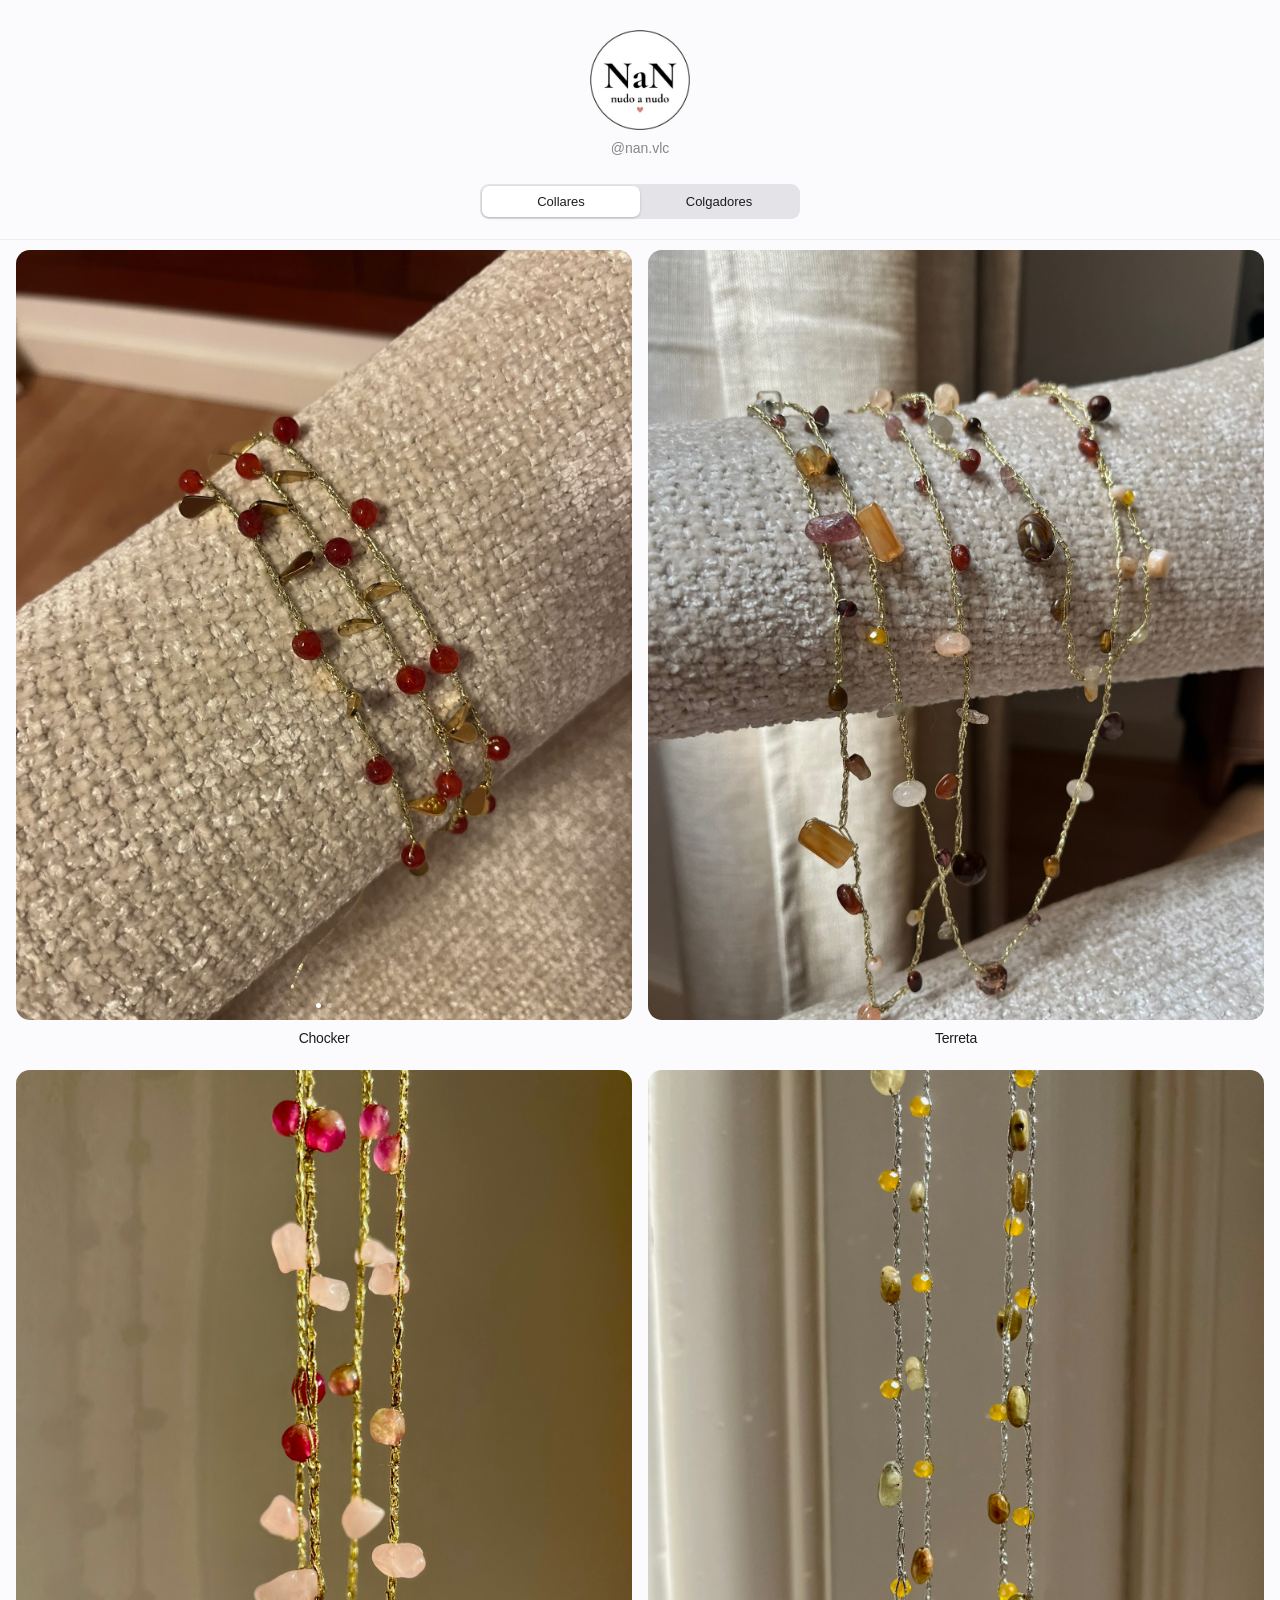
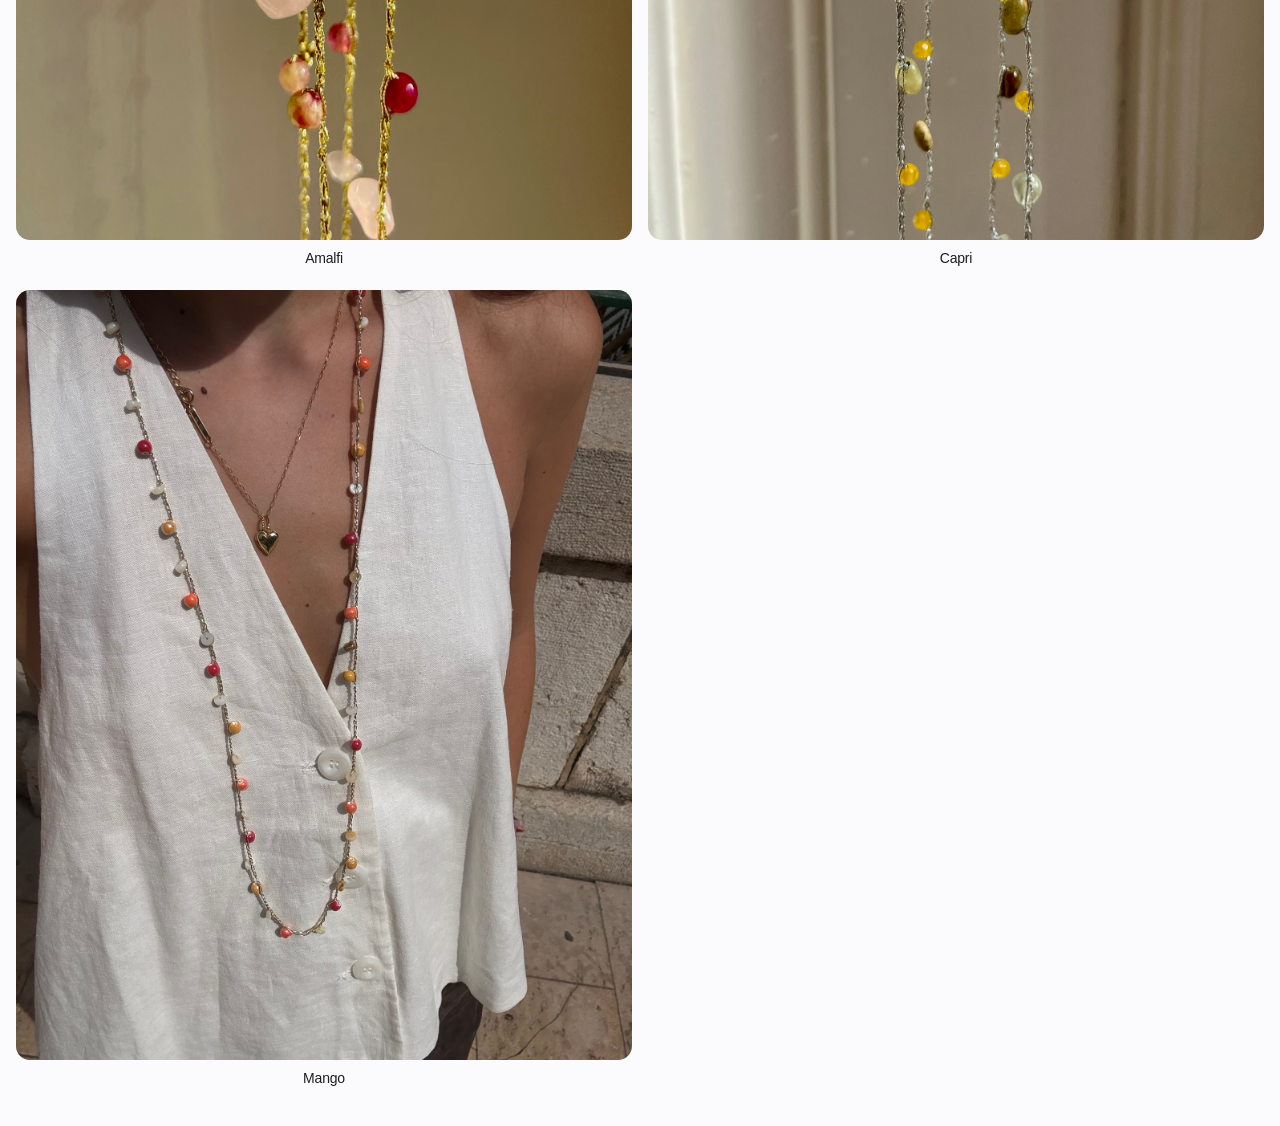
==== index.html @ f9f2dfc4 "Add files via upload" ====
<!DOCTYPE html>
<html lang="es">
<head>
    <meta charset="UTF-8">
    <meta name="viewport" content="width=device-width, initial-scale=1.0">
    <title>NaN · Nudo a Nudo</title>
    <link rel="stylesheet" href="styles.css">
</head>
<body>
    <header class="site-header">
        <div class="header-top">
    <img src="Logo NaN.png" alt="NaN Nudo a Nudo" class="logo-img">
    <a href="https://instagram.com/nan.vlc" target="_blank" rel="noopener noreferrer" class="ig-link">
        @nan.vlc
    </a>
</div>
        
        <div class="nav-container">
            <div class="segmented-control">
                <button class="segment-btn active" data-category="collares">Collares</button>
                <button class="segment-btn" data-category="colgadores">Colgadores</button>
            </div>
        </div>
    </header>

    <main class="main-content">
        <!-- El grid se rellenará dinámicamente desde app.js -->
        <div id="product-grid" class="grid-container"></div>
    </main>

    <script src="app.js"></script>
</body>
</html>
---- styles.css ----
/* Variables y paleta */
:root {
    --bg-color: #fbfbfd;
    --text-main: #1d1d1f;
    --text-muted: #86868b;
    --segment-bg: #e3e3e8;
    --segment-active: #ffffff;
    --card-radius: 14px;
}

/* Reset y tipografía base */
* {
    margin: 0;
    padding: 0;
    box-sizing: border-box;
    -webkit-font-smoothing: antialiased;
    -moz-osx-font-smoothing: grayscale;
}

body {
    font-family: -apple-system, BlinkMacSystemFont, "SF Pro Text", "Segoe UI", Roboto, Helvetica, Arial, sans-serif;
    background-color: var(--bg-color);
    color: var(--text-main);
    min-height: 100vh;
}

/* Cabecera */
.site-header {
    padding: 30px 16px 20px;
    text-align: center;
    position: sticky;
    top: 0;
    z-index: 100;
    /* Efecto cristal / translúcido */
    background-color: rgba(251, 251, 253, 0.75); 
    -webkit-backdrop-filter: blur(16px);
    backdrop-filter: blur(16px);
    /* Borde sutil inferior que solo se ve al hacer scroll */
    border-bottom: 0.5px solid rgba(0, 0, 0, 0.05);
}

.header-top {
    display: flex;
    flex-direction: column;
    align-items: center;
    gap: 6px;
    margin-bottom: 28px;
}

.logo-img {
    width: 100px;
    height: 100px;
    object-fit: contain;
    margin-bottom: 4px;
}

.ig-link {
    font-size: 14px;
    color: var(--text-muted);
    text-decoration: none;
    font-weight: 400;
}

.ig-link:active {
    color: var(--text-main);
}

/* Control Segmentado */
.nav-container {
    display: flex;
    justify-content: center;
}

.segmented-control {
    display: inline-flex;
    background-color: var(--segment-bg);
    border-radius: 9px;
    padding: 2px;
    width: 90%; 
    max-width: 320px;
}

.segment-btn {
    flex: 1; /* Para que ambos botones midan exactamente lo mismo */
    appearance: none;
    border: none;
    background: transparent;
    padding: 8px 16px;
    font-size: 13px;
    font-weight: 500;
    color: var(--text-main);
    border-radius: 7px;
    transition: background-color 0.2s ease, box-shadow 0.2s ease;
    font-family: inherit;
    /* Evita el parpadeo azul nativo al tocar en algunos móviles */
    -webkit-tap-highlight-color: transparent; 
}

.segment-btn.active {
    background-color: var(--segment-active);
    box-shadow: 0 1px 3px rgba(0,0,0,0.12), 0 1px 2px rgba(0,0,0,0.08);
}

/* Grid de Productos - Diseño exclusivo móvil */
.main-content {
    width: 100%;
    /* El env() asegura que haya espacio para la barra inferior del iPhone */
    padding: 10px 16px calc(40px + env(safe-area-inset-bottom));
}

.grid-container {
    display: grid;
    grid-template-columns: repeat(2, 1fr); /* 2 columnas fijas */
    gap: 24px 16px; /* 24px vertical, 16px horizontal */
}

/* Tarjeta de Producto */
.product-card {
    display: flex;
    flex-direction: column;
    gap: 10px;
    -webkit-tap-highlight-color: transparent; /* Quita el recuadro azul táctil */
    transition: transform 0.15s ease, opacity 0.15s ease; /* Transición rápida y fluida */
}

/* Feedback táctil nativo */
.product-card:active {
    transform: scale(0.96);
    opacity: 0.8;
}

.image-wrapper {
    width: 100%;
    aspect-ratio: 4 / 5;
    border-radius: var(--card-radius);
    overflow: hidden;
    background-color: #f5f5f7;
    position: relative;
}

.product-image {
    width: 100%;
    height: 100%;
    object-fit: cover;
}

.product-name {
    font-size: 14px;
    font-weight: 400;
    text-align: center;
    color: var(--text-main);
    letter-spacing: -0.2px;
}
/* Carrusel de Imágenes (Scroll Horizontal Nativo) */
.carousel-container {
    display: flex;
    width: 100%;
    height: 100%;
    overflow-x: auto;
    /* Esto hace que el deslizamiento se frene de foto en foto como un imán */
    scroll-snap-type: x mandatory; 
    -webkit-overflow-scrolling: touch;
    scrollbar-width: none; /* Oculta la barra en Firefox */
}

/* Oculta la barra de scroll en Chrome/Safari/iOS */
.carousel-container::-webkit-scrollbar {
    display: none; 
}

.carousel-slide {
    flex: 0 0 100%;
    width: 100%;
    height: 100%;
    scroll-snap-align: center;
}

/* Paginación (Puntitos estilo iOS) */
.pagination-dots {
    position: absolute;
    bottom: 12px;
    left: 0;
    right: 0;
    display: flex;
    justify-content: center;
    gap: 6px;
    z-index: 10;
    pointer-events: none; /* Evita que el dedo se trabe al deslizar sobre ellos */
}

.dot {
    width: 5px;
    height: 5px;
    border-radius: 50%;
    background-color: rgba(255, 255, 255, 0.4);
    transition: background-color 0.2s ease;
    box-shadow: 0 1px 2px rgba(0,0,0,0.1); /* Sutil sombra para que se vean sobre fotos blancas */
}

.dot.active {
    background-color: rgba(255, 255, 255, 1);
}
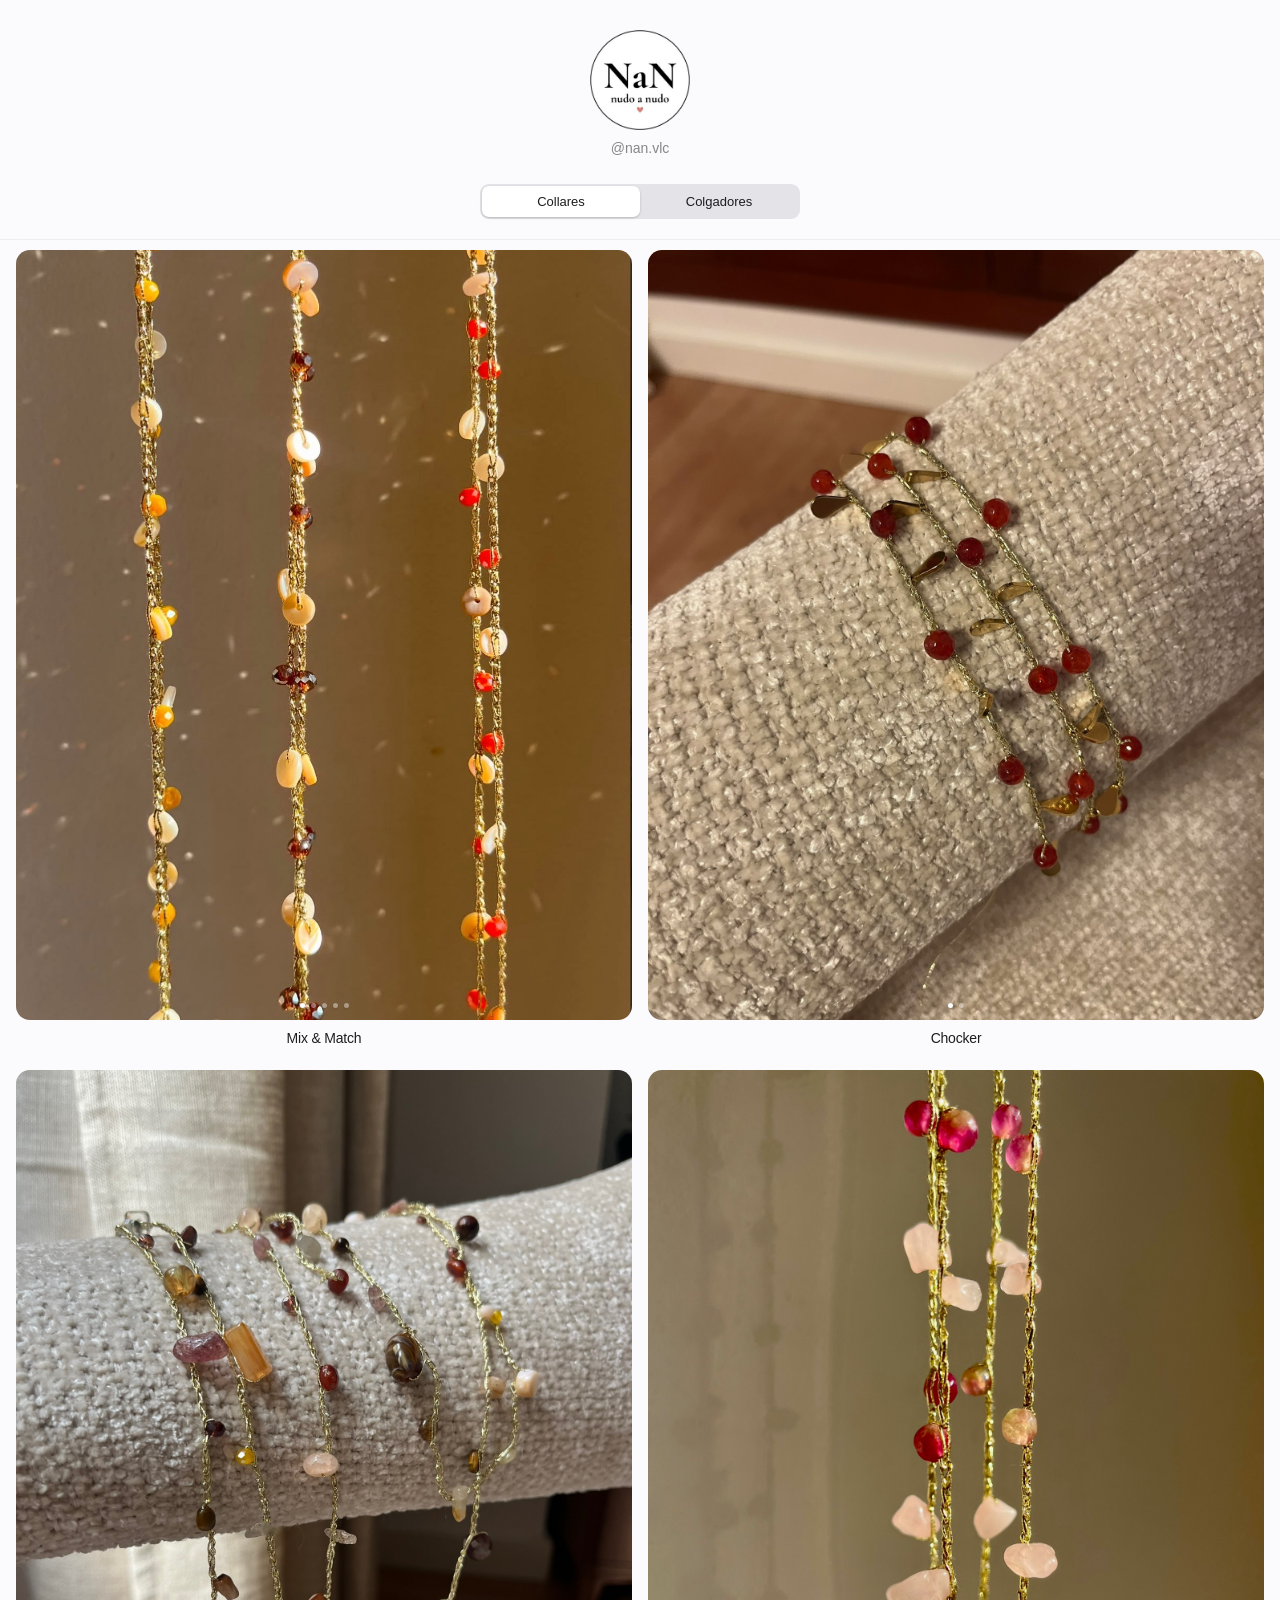
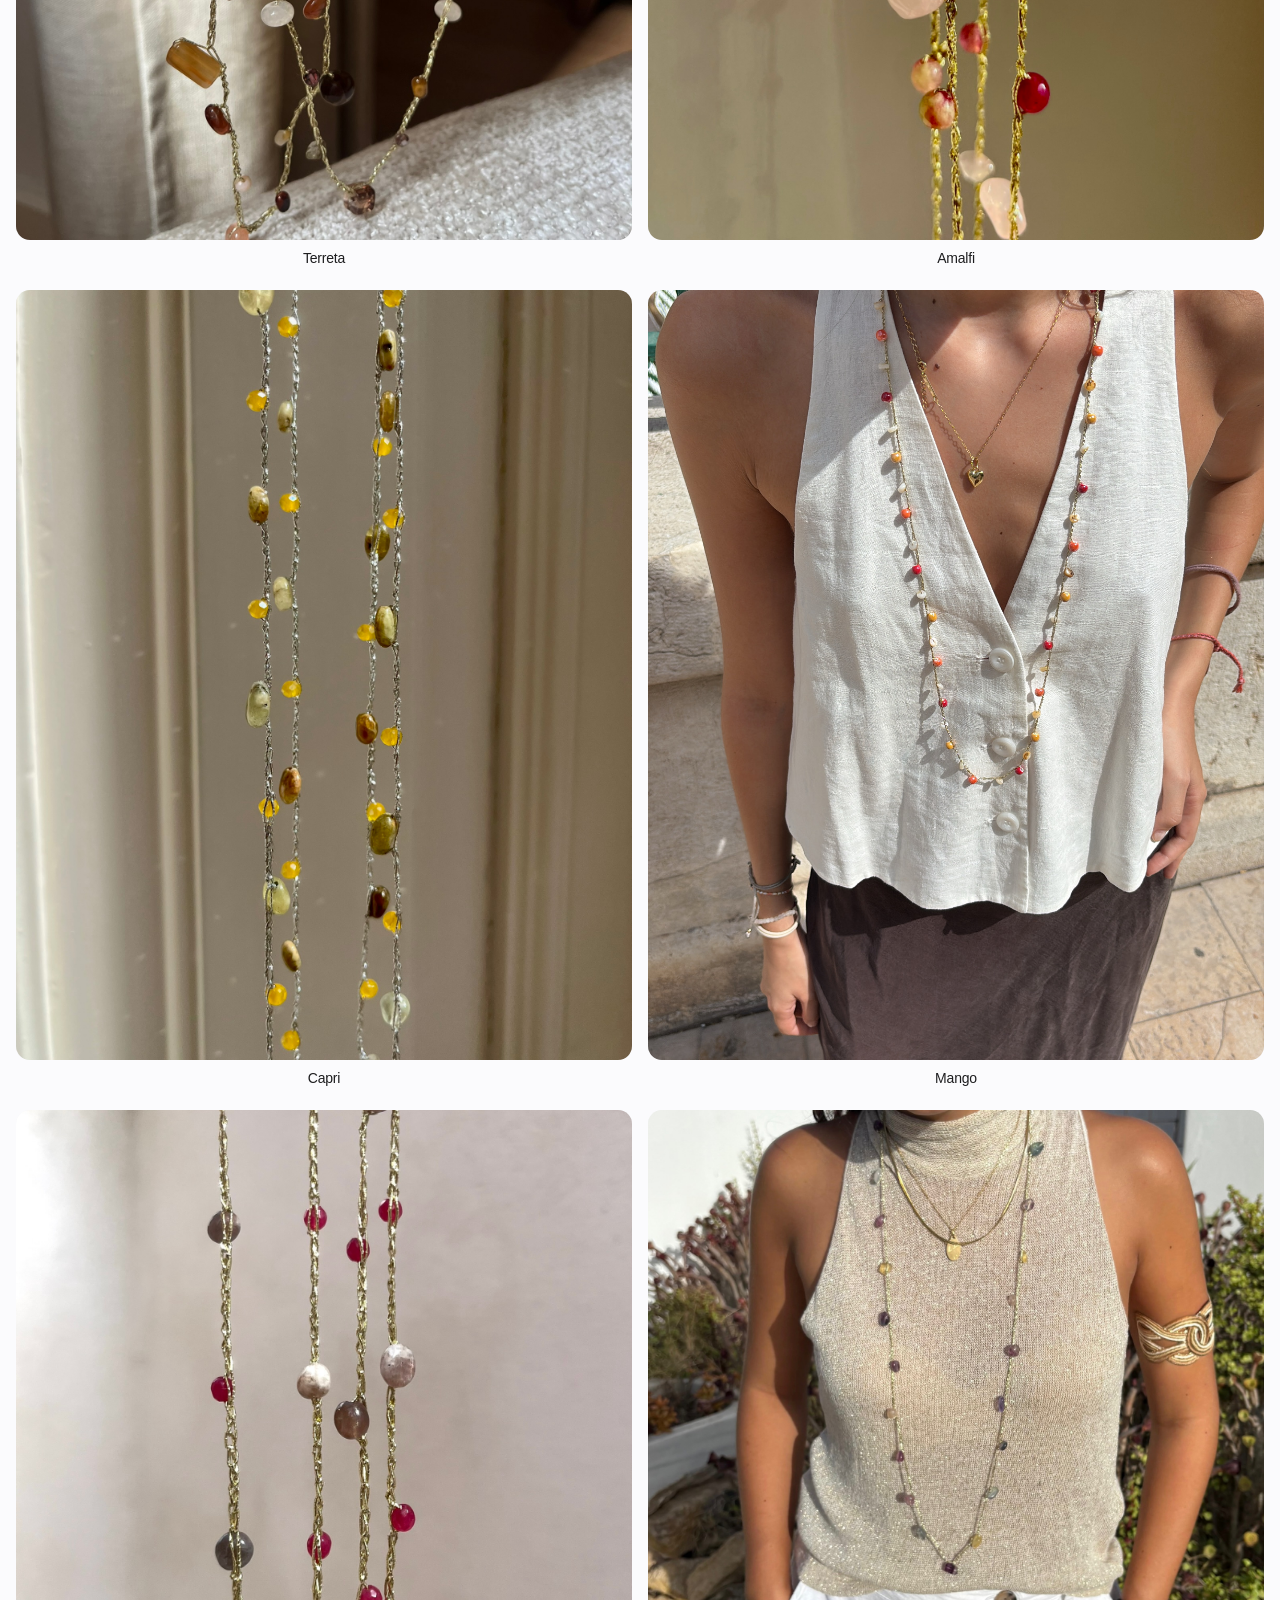
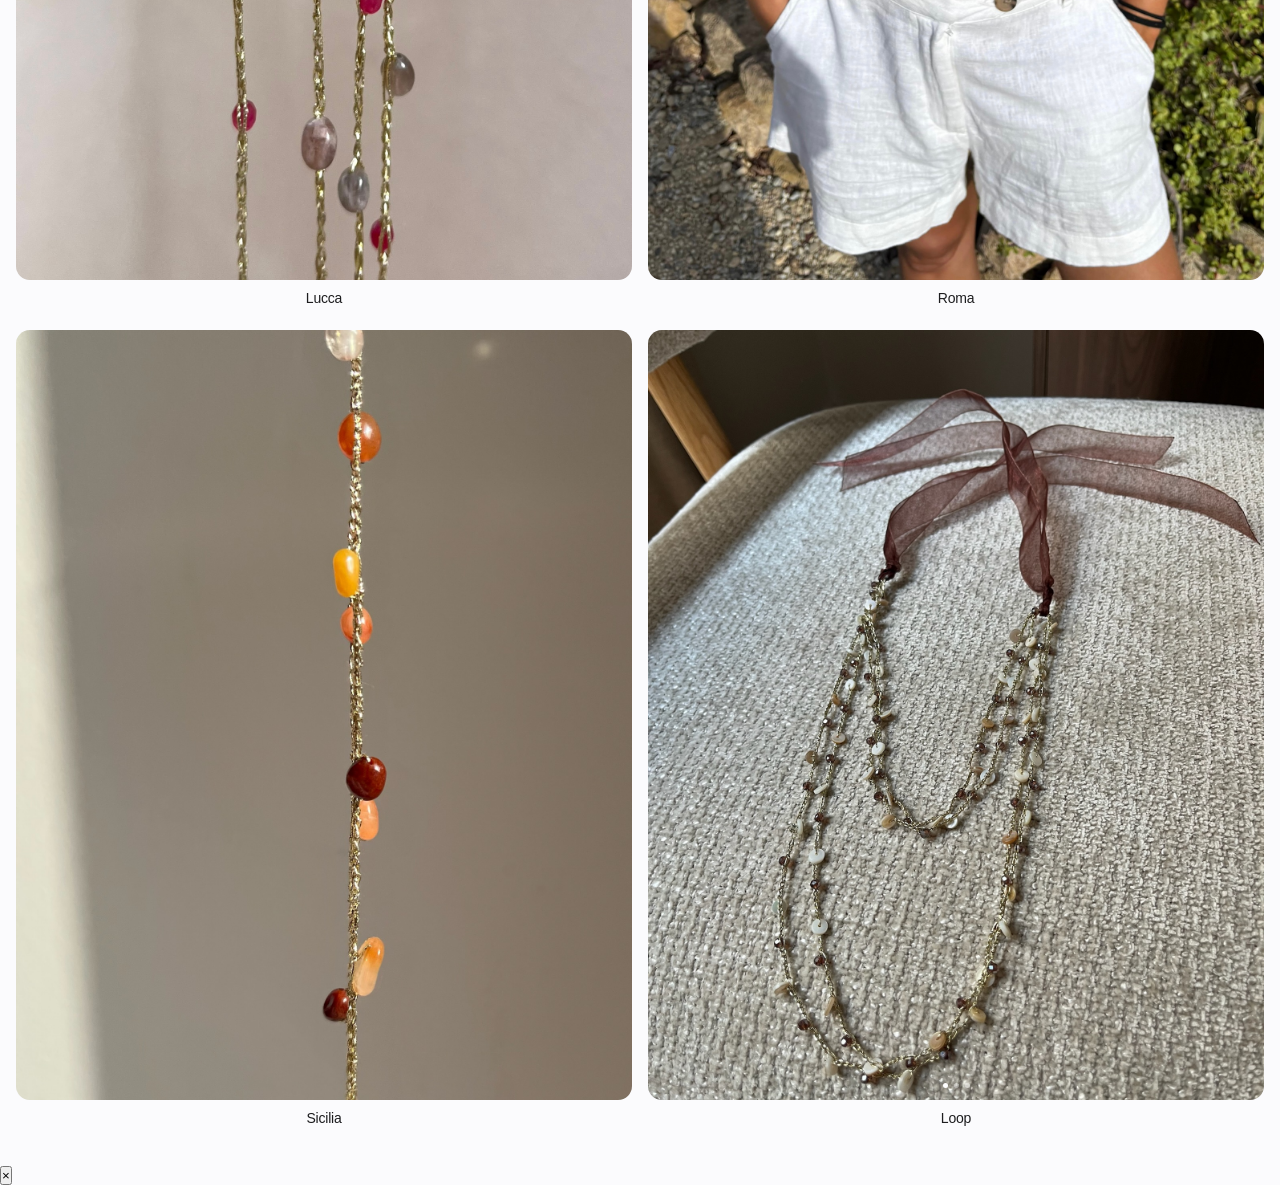
==== commit 5fa0a87c: "Add image modal for photo enlargement Added a modal for enlarging images with a close button." ====
--- a/index.html
+++ b/index.html
@@ -29,5 +29,12 @@
     </main>
 
     <script src="app.js"></script>
+    
+    <!-- Modal para ampliar fotos -->
+    <div id="image-modal" class="modal hidden">
+        <button id="close-modal" class="close-btn">&times;</button>
+        <div class="modal-content" id="modal-track"></div>
+    </div>
+    
 </body>
-</html>+</html>
--- a/styles.css
+++ b/styles.css
@@ -142,6 +142,9 @@
     width: 100%;
     height: 100%;
     object-fit: cover;
+    -webkit-user-drag: none;
+    user-select: none;
+    -webkit-user-select: none;
 }
 
 .product-name {
@@ -157,10 +160,12 @@
     width: 100%;
     height: 100%;
     overflow-x: auto;
-    /* Esto hace que el deslizamiento se frene de foto en foto como un imán */
+    overflow-y: hidden; /* Fuerza el bloqueo de cualquier movimiento vertical interno */
     scroll-snap-type: x mandatory; 
     -webkit-overflow-scrolling: touch;
-    scrollbar-width: none; /* Oculta la barra en Firefox */
+    scrollbar-width: none;
+    /* Asegura que el rebote horizontal no congele el scroll vertical general */
+    overscroll-behavior-y: contain; 
 }
 
 /* Oculta la barra de scroll en Chrome/Safari/iOS */
@@ -199,4 +204,4 @@
 
 .dot.active {
     background-color: rgba(255, 255, 255, 1);
-}+}
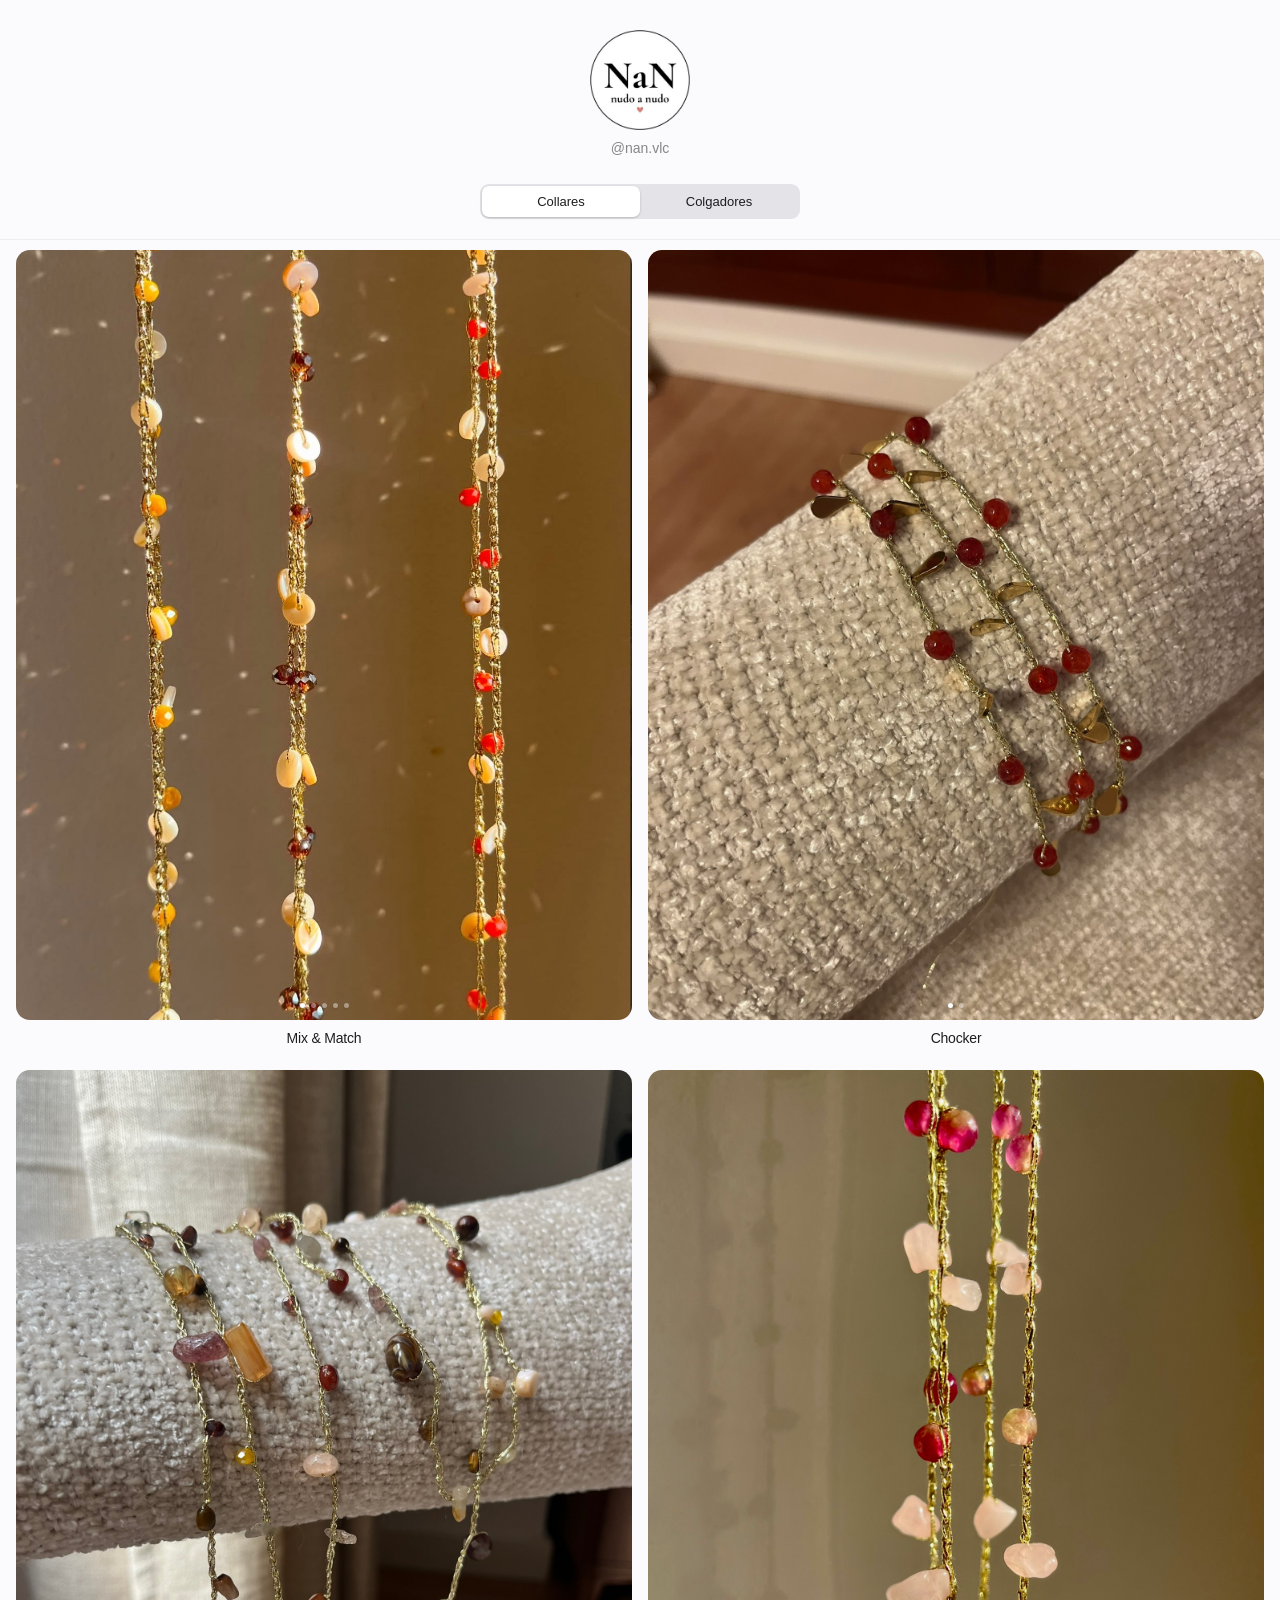
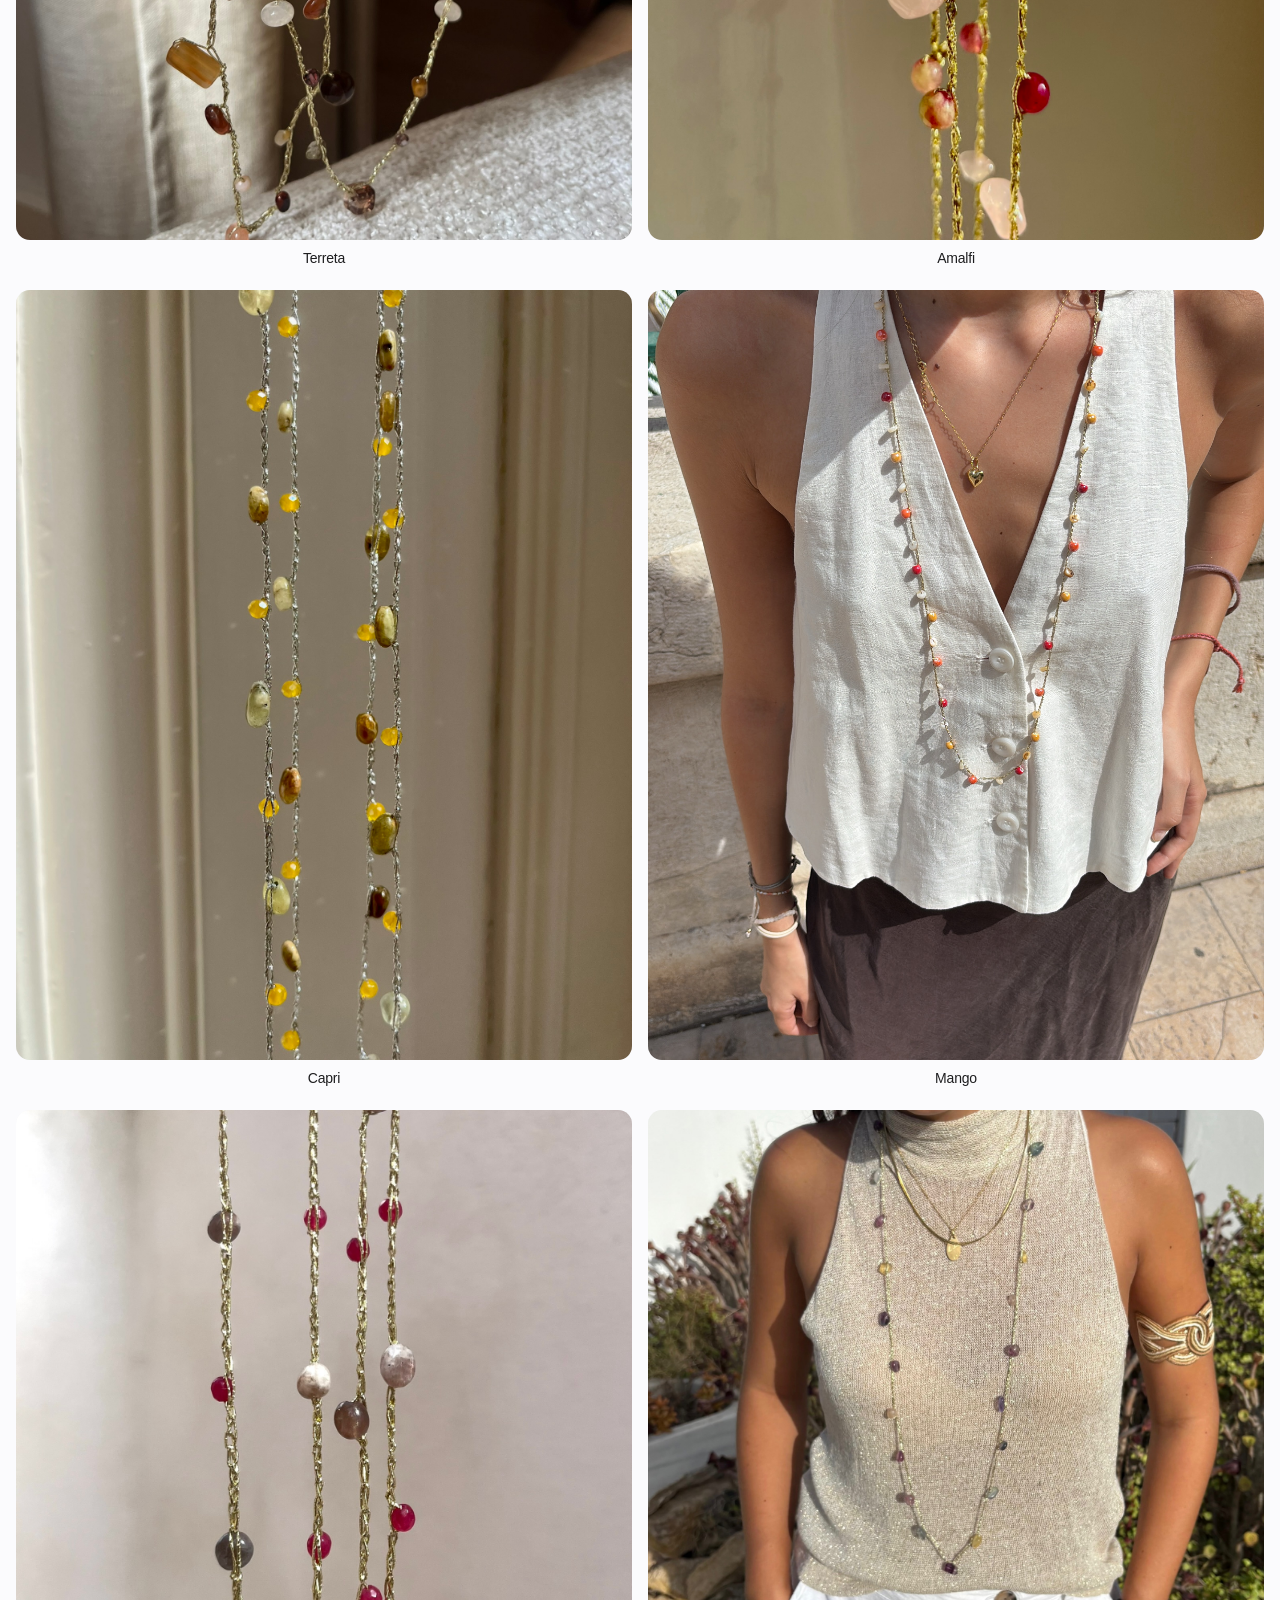
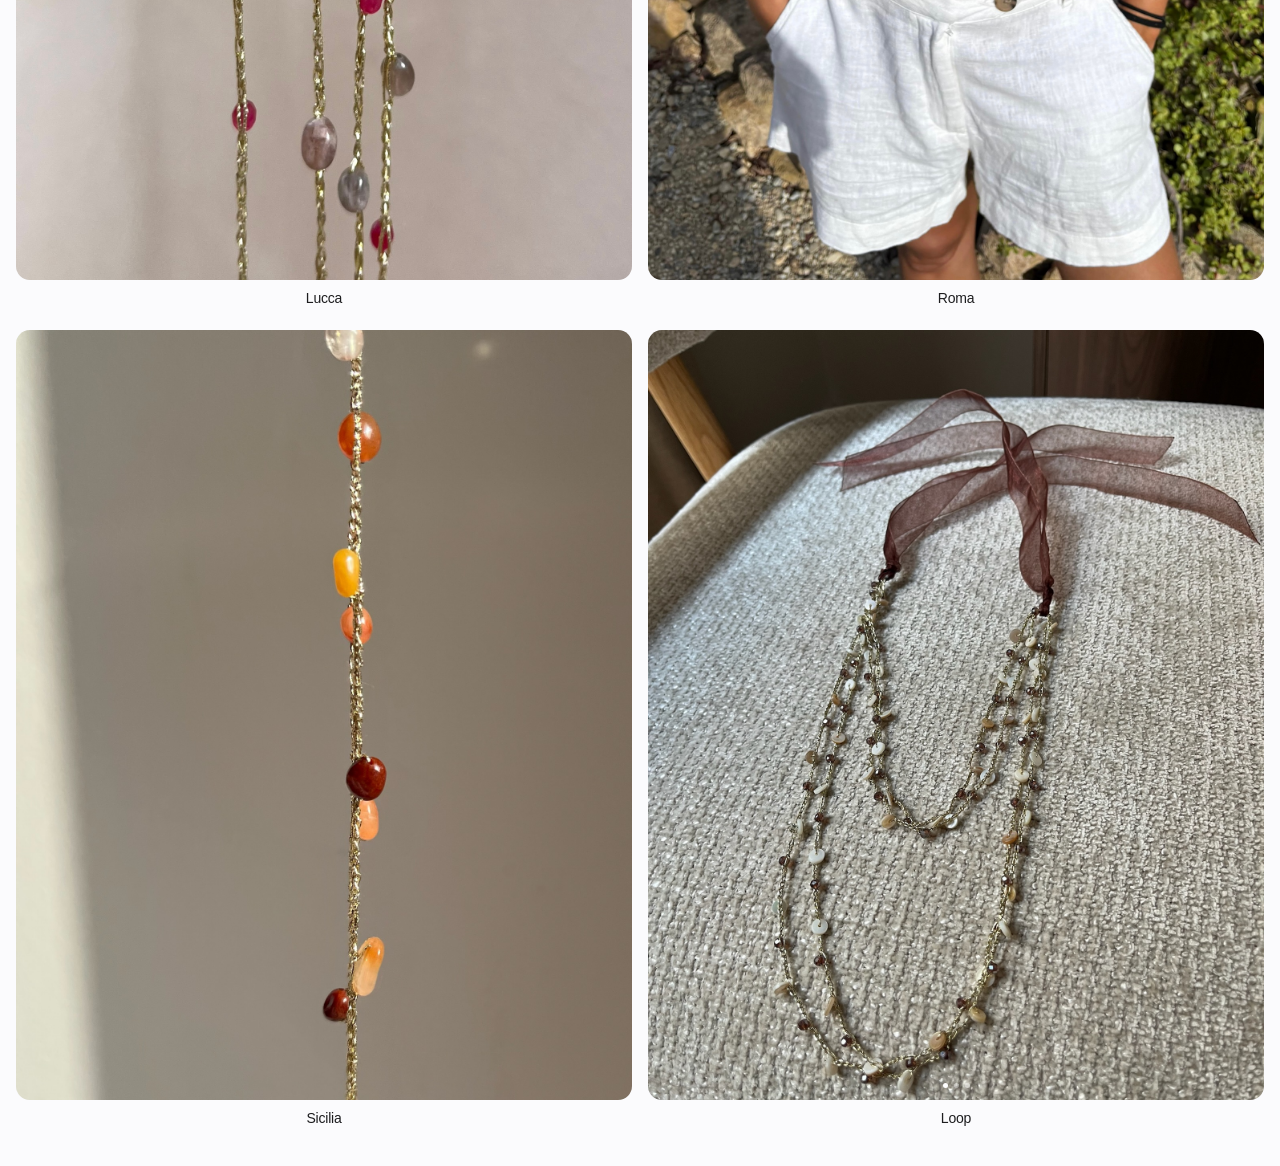
==== commit b213b203: "Fix modal close button markup in index.html" ====
--- a/index.html
+++ b/index.html
@@ -30,9 +30,9 @@
 
     <script src="app.js"></script>
     
-    <!-- Modal para ampliar fotos -->
+  <!-- Modal para ampliar fotos -->
     <div id="image-modal" class="modal hidden">
-        <button id="close-modal" class="close-btn">&times;</button>
+        <button id="close-modal" class="close-btn"></button> 
         <div class="modal-content" id="modal-track"></div>
     </div>
     
--- a/styles.css
+++ b/styles.css
@@ -145,6 +145,7 @@
     -webkit-user-drag: none;
     user-select: none;
     -webkit-user-select: none;
+    cursor: pointer;
 }
 
 .product-name {
@@ -205,3 +206,65 @@
 .dot.active {
     background-color: rgba(255, 255, 255, 1);
 }
+
+/* --- VISOR DE IMÁGENES A PANTALLA COMPLETA --- */
+.modal {
+    position: fixed; 
+    top: 0; 
+    left: 0;
+    width: 100%; 
+    height: 100dvh; /* Altura dinámica perfecta para móviles */
+    background-color: #ffffff; /* Blanco sólido, opaco al 100% */
+    z-index: 9999;
+    display: flex; 
+    flex-direction: column;
+    transition: opacity 0.3s ease;
+    overscroll-behavior: none; /* Evita que el deslizamiento se escape al catálogo */
+}
+
+.modal.hidden {
+    opacity: 0; pointer-events: none;
+}
+
+.close-btn {
+    position: absolute; 
+    top: 15px; 
+    right: 15px;
+    width: 36px; /* Ancho del círculo */
+    height: 36px; /* Alto del círculo */
+    border-radius: 50%; /* Lo convierte en un círculo perfecto */
+    background-color: rgba(0, 0, 0, 0.08); /* Fondo gris muy suave */
+    backdrop-filter: blur(10px); /* Efecto cristal de Apple */
+    border: none; 
+    color: #1d1d1f;
+    font-size: 24px; 
+    display: flex; 
+    align-items: center; 
+    justify-content: center;
+    cursor: pointer; 
+    z-index: 10000; 
+    padding: 0;
+}
+
+.modal-content {
+    display: flex; width: 100%; height: 100%;
+    overflow-x: auto; overflow-y: hidden;
+    scroll-snap-type: x mandatory; /* Esto activa el deslizamiento por fotos */
+    -webkit-overflow-scrolling: touch;
+    scrollbar-width: none;
+}
+
+.modal-content::-webkit-scrollbar { display: none; }
+
+.modal-slide {
+    flex: 0 0 100%; width: 100%; height: 100%;
+    scroll-snap-align: center;
+    display: flex; align-items: center; justify-content: center;
+    padding: 20px; box-sizing: border-box;
+}
+
+.modal-slide img {
+    width: 100%; height: 100%;
+    object-fit: contain; /* Para que la foto se vea entera sin recortar */
+    -webkit-user-drag: none;
+}
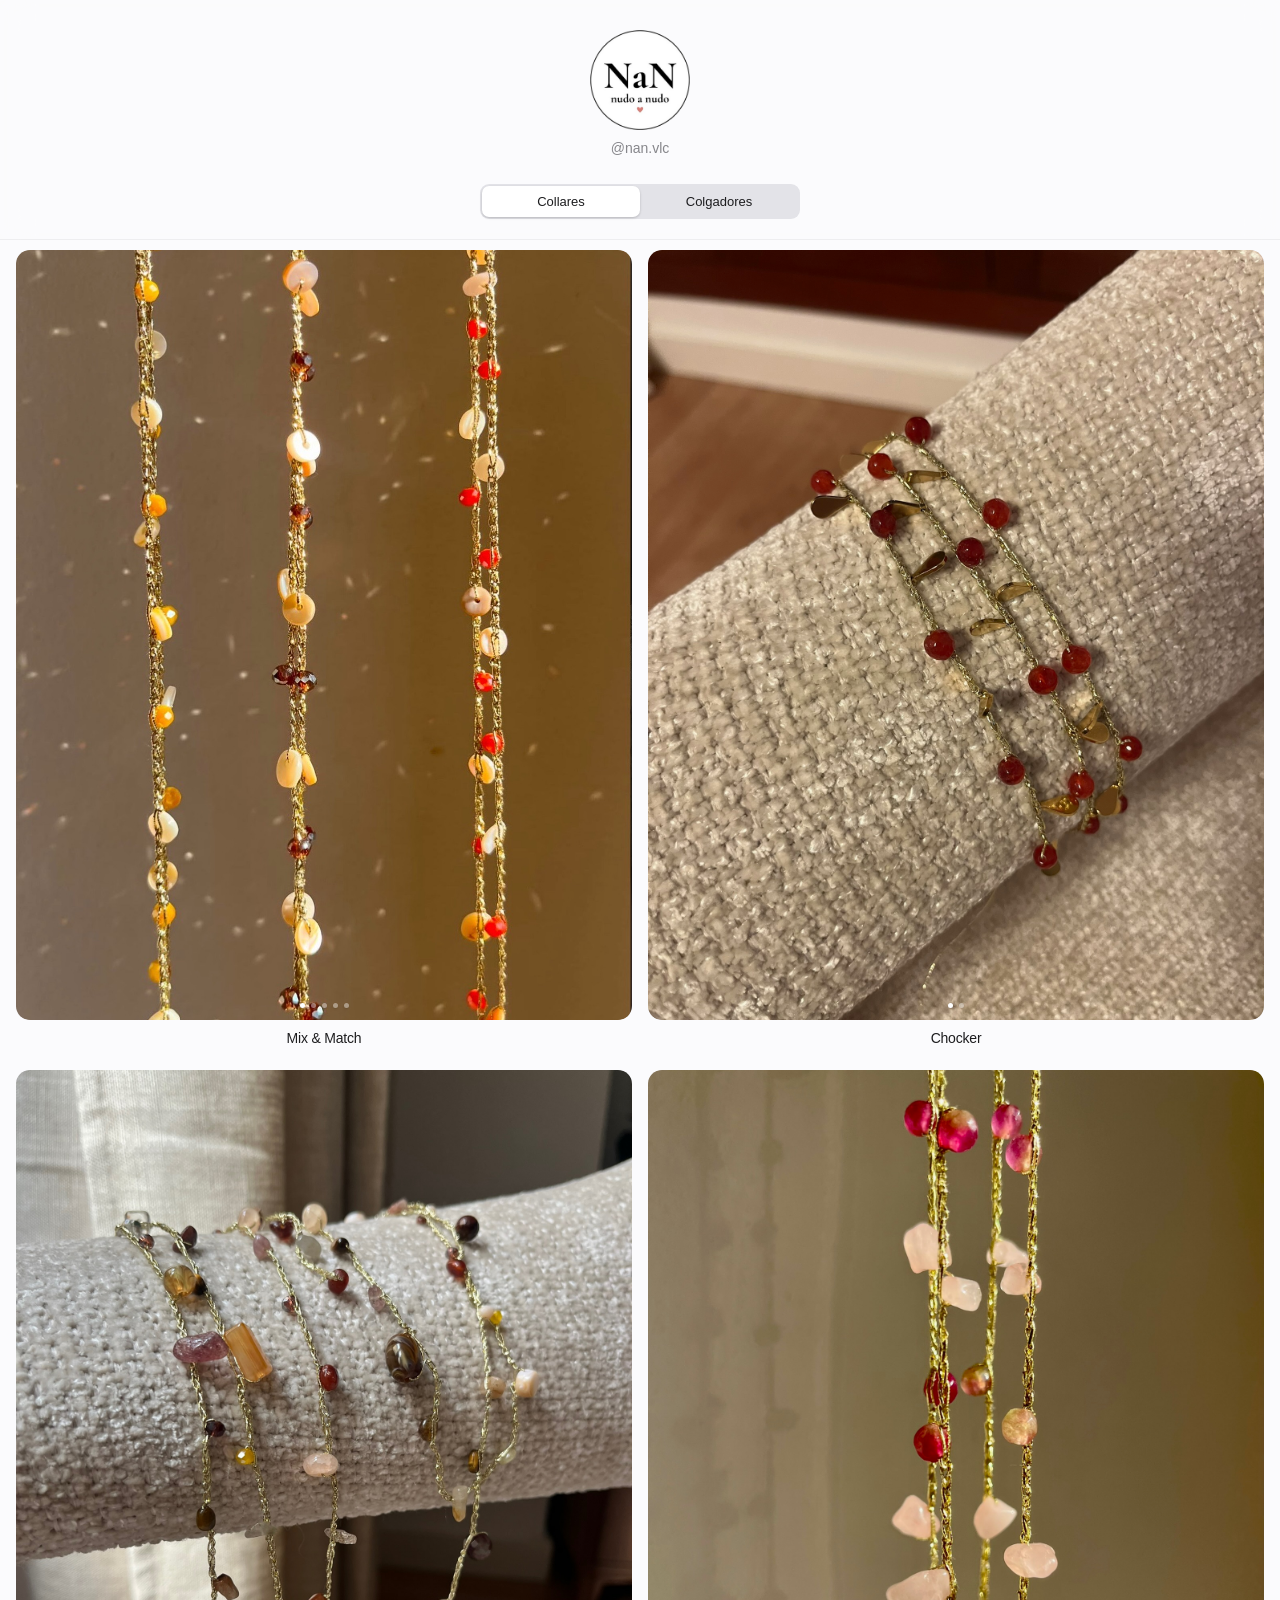
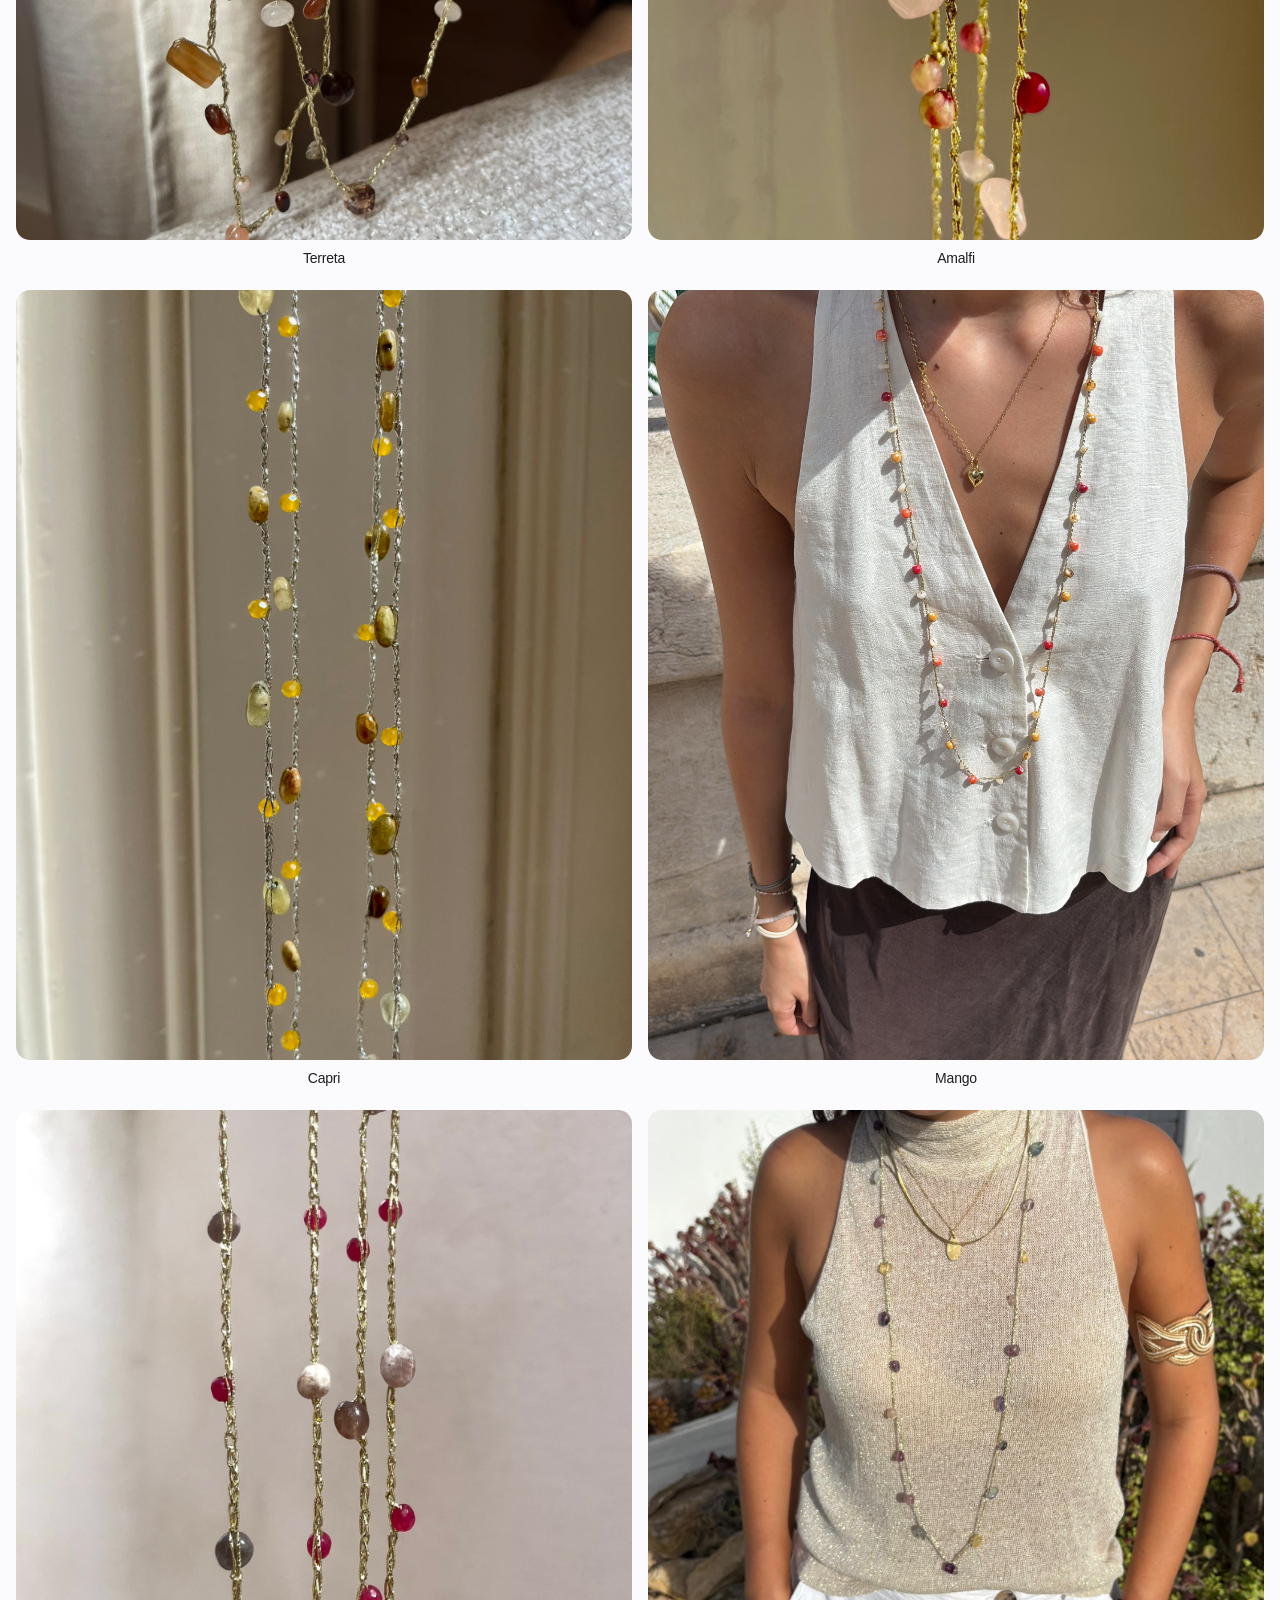
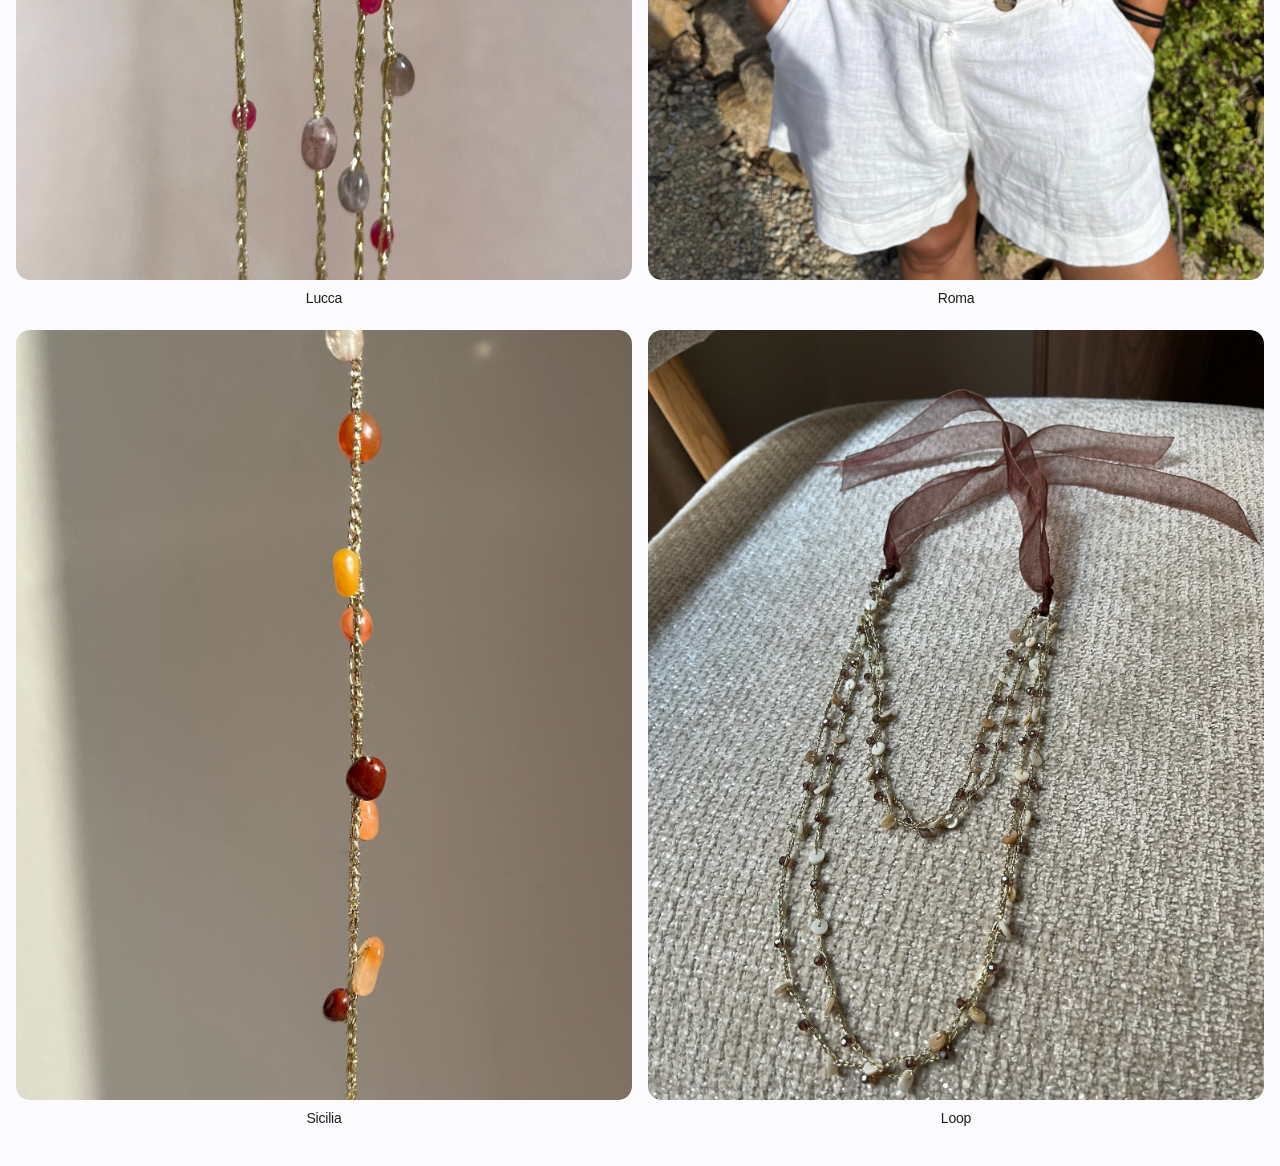
==== commit 9a718249: "Add modal dots container to image modal" ====
--- a/index.html
+++ b/index.html
@@ -34,6 +34,7 @@
     <div id="image-modal" class="modal hidden">
         <button id="close-modal" class="close-btn"></button> 
         <div class="modal-content" id="modal-track"></div>
+        <div id="modal-dots-container" class="modal-dots"></div>
     </div>
     
 </body>
--- a/styles.css
+++ b/styles.css
@@ -146,6 +146,7 @@
     user-select: none;
     -webkit-user-select: none;
     cursor: pointer;
+    border-radius: 12px;
 }
 
 .product-name {
@@ -228,22 +229,41 @@
 
 .close-btn {
     position: absolute; 
-    top: 15px; 
-    right: 15px;
-    width: 36px; /* Ancho del círculo */
-    height: 36px; /* Alto del círculo */
-    border-radius: 50%; /* Lo convierte en un círculo perfecto */
-    background-color: rgba(0, 0, 0, 0.08); /* Fondo gris muy suave */
-    backdrop-filter: blur(10px); /* Efecto cristal de Apple */
+    top: 20px; 
+    right: 20px;
+    width: 32px; 
+    height: 32px;
+    border-radius: 50%;
+    background-color: rgba(225, 225, 225, 0.7); /* Gris muy clarito y translúcido */
+    backdrop-filter: blur(10px);
+    -webkit-backdrop-filter: blur(10px); /* Soporte extra para Safari/iPhone */
     border: none; 
-    color: #1d1d1f;
-    font-size: 24px; 
+    cursor: pointer; 
+    z-index: 10000; 
     display: flex; 
     align-items: center; 
     justify-content: center;
-    cursor: pointer; 
-    z-index: 10000; 
     padding: 0;
+}
+/* Dibujamos la cruz centrada geométricamente */
+.close-btn::before,
+.close-btn::after {
+    content: '';
+    position: absolute;
+    top: 50%;
+    left: 50%;
+    width: 14px;
+    height: 1.5px;
+    background-color: #1d1d1f;
+    border-radius: 2px;
+}
+
+.close-btn::before {
+    transform: translate(-50%, -50%) rotate(45deg);
+}
+
+.close-btn::after {
+    transform: translate(-50%, -50%) rotate(-45deg);
 }
 
 .modal-content {
@@ -264,7 +284,10 @@
 }
 
 .modal-slide img {
-    width: 100%; height: 100%;
-    object-fit: contain; /* Para que la foto se vea entera sin recortar */
+    max-width: 100%;
+    max-height: 100%;
+    width: auto;  /* Se ajusta al ancho real de la foto */
+    height: auto; /* Se ajusta al alto real de la foto */
+    border-radius: 14px; /* Ahora el recorte recae directamente sobre la imagen visible */
     -webkit-user-drag: none;
 }
